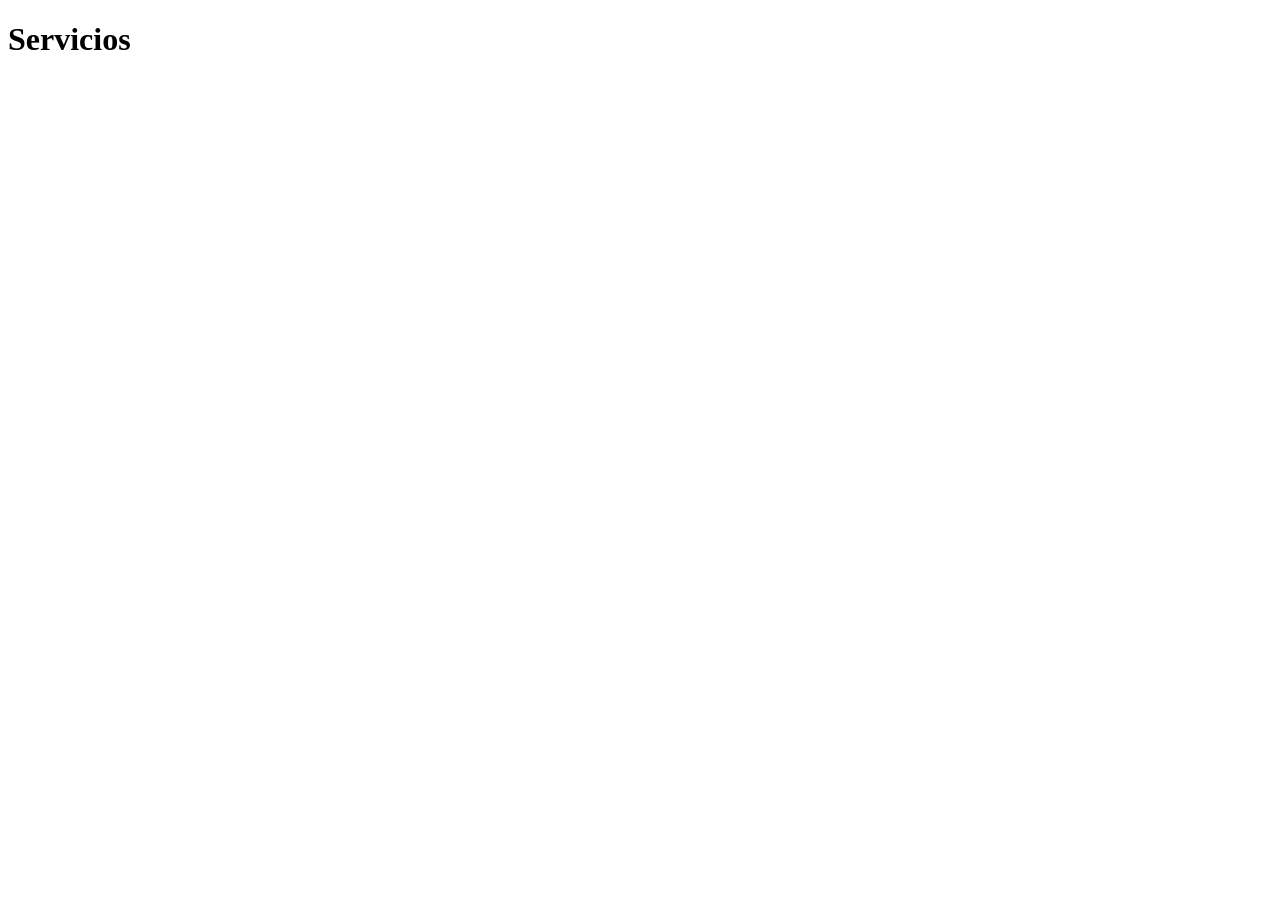
==== Pages/servis.html @ 6b89f404 "Pagina principal" ====
<!DOCTYPE html>
<html lang="es">
<head>
    <meta charset="UTF-8">
    <meta name="viewport" content="width=device-width, initial-scale=1.0">
    <title>Servicios</title>
</head>
<body>
    <h1>Servicios</h1>
</body>
</html>
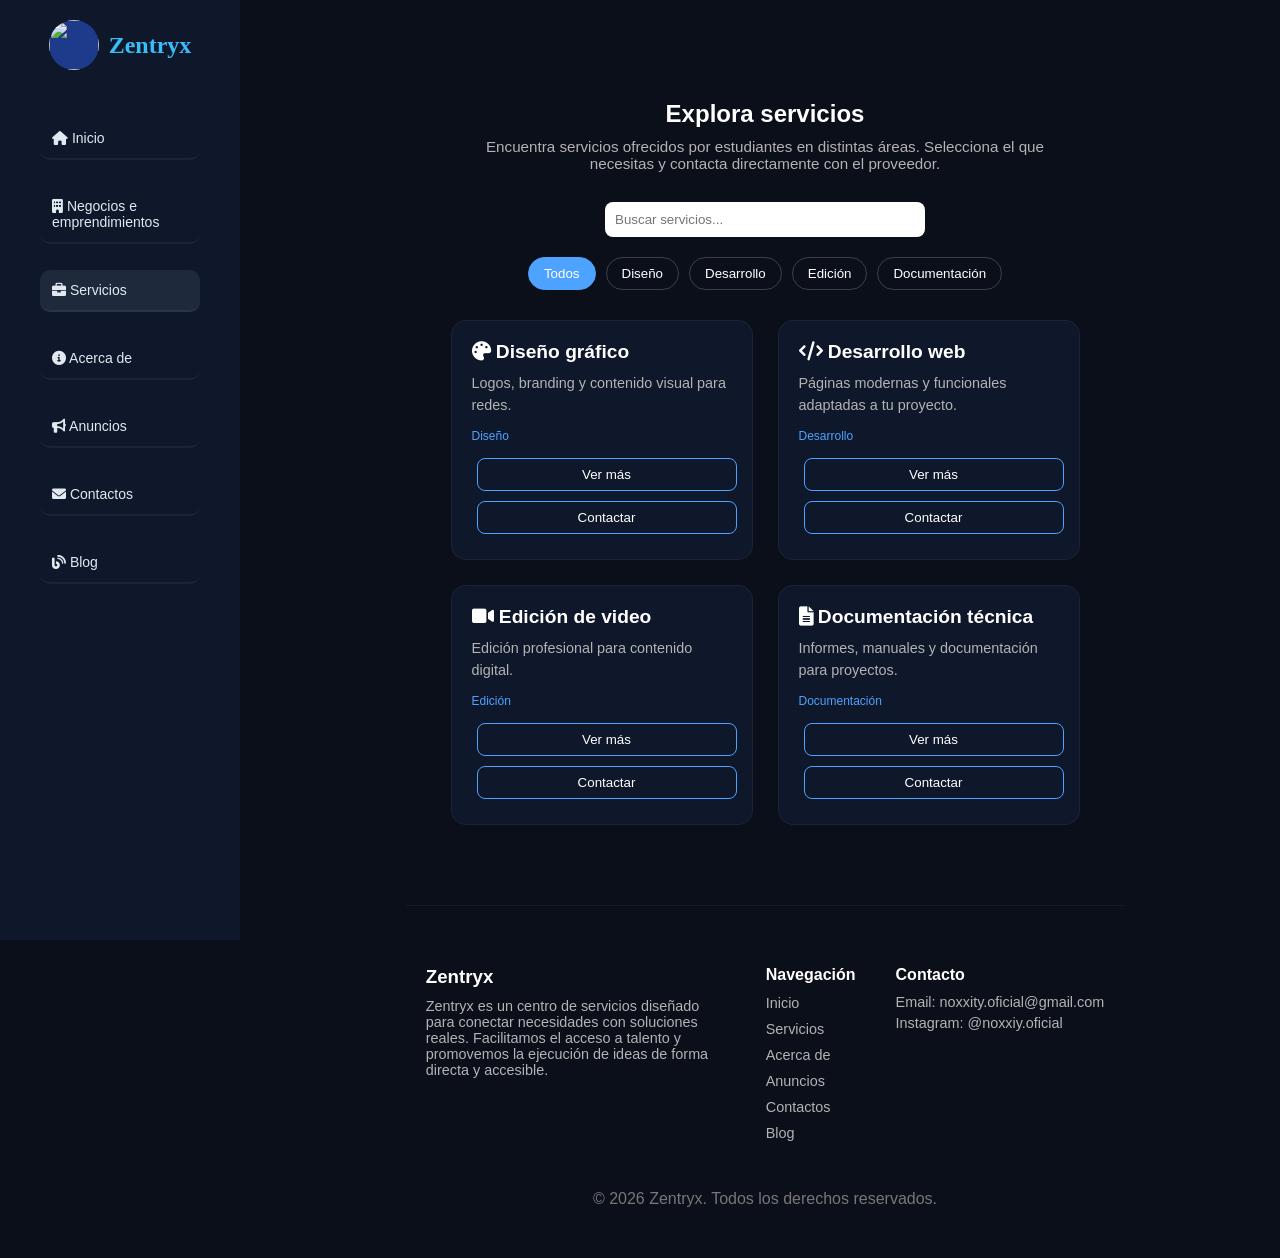
==== commit 9206df12: "movil inicio y servis" ====
--- a/Pages/servis.html
+++ b/Pages/servis.html
@@ -1,11 +1,178 @@
 <!DOCTYPE html>
 <html lang="es">
+
 <head>
     <meta charset="UTF-8">
     <meta name="viewport" content="width=device-width, initial-scale=1.0">
+    <link rel="stylesheet" href="../Styles/styles.css">
+    <link rel="stylesheet" href="../Styles/servis.css">
+    <link rel="stylesheet" href="../Styles/styles_navbar.css">
+    <link rel="stylesheet" href="https://cdnjs.cloudflare.com/ajax/libs/font-awesome/6.0.0-beta3/css/all.min.css">
     <title>Servicios</title>
 </head>
+
 <body>
-    <h1>Servicios</h1>
+    <button class="menu-toggle" id="menu-toggle">
+        <i class="fa-solid fa-bars"></i>
+    </button>
+    <div class="overlay" id="overlay"></div>
+
+    <aside class="sidebar" id="sidebar">
+        <div class="logo">
+            <img src="" alt="">
+            <h1>Zentryx</h1>
+        </div>
+
+        <nav>
+            <ul>
+                <li><a href="../index.html"><i class="fa-solid fa-home"></i> Inicio</a></li>
+                <li><a href="Pages/negocios.html"><i class="fa-solid fa-building"></i> Negocios e emprendimientos</a>
+                </li>
+                <li class="active"><a href="Pages/servis.html"><i class="fa-solid fa-briefcase"></i> Servicios</a></li>
+                <li><a href="#acerca"><i class="fa-solid fa-info-circle"></i> Acerca de</a></li>
+                <li><a href="#anuncios"><i class="fa-solid fa-bullhorn"></i> Anuncios</a></li>
+                <li><a href="#contactos"><i class="fa-solid fa-envelope"></i> Contactos</a></li>
+                <li><a href="#blog"><i class="fa-solid fa-blog"></i> Blog</a></li>
+            </ul>
+        </nav>
+    </aside>
+
+    <main>
+        <section class="servicios-page">
+            <div class="container">
+
+                <h1>Explora servicios</h1>
+
+                <p class="intro">
+                    Encuentra servicios ofrecidos por estudiantes en distintas áreas.
+                    Selecciona el que necesitas y contacta directamente con el proveedor.
+                </p>
+
+                <!-- Buscador -->
+                <div class="search-box">
+                    <input type="text" placeholder="Buscar servicios..." />
+                </div>
+
+                <!-- Filtros -->
+                <div class="filtros">
+                    <button class="active">Todos</button>
+                    <button>Diseño</button>
+                    <button>Desarrollo</button>
+                    <button>Edición</button>
+                    <button>Documentación</button>
+                </div>
+
+                <!-- Servicios -->
+                <div class="grid-servicios">
+                    <div class="card" data-categoria="Diseño">
+                        <h3><i class="fas fa-palette"></i> Diseño gráfico</h3>
+                        <p>Logos, branding y contenido visual para redes.</p>
+                        <span class="categoria">Diseño</span>
+                        <div class="buttons-servis">
+                            <button class="ver-mas" data-titulo="🎨 Diseño gráfico"
+                                data-desc="Logos, branding y contenido visual para redes." data-cat="Diseño">
+                                Ver más
+                            </button>
+                            <button>Contactar</button>
+                        </div>
+                    </div>
+
+                    <div class="card" data-categoria="Desarrollo">
+                        <h3><i class="fas fa-code"></i> Desarrollo web</h3>
+                        <p>Páginas modernas y funcionales adaptadas a tu proyecto.</p>
+                        <span class="categoria">Desarrollo</span>
+                        <div class="buttons-servis">
+                            <button class="ver-mas" data-titulo="💻 Desarrollo web"
+                                data-desc="Páginas modernas y funcionales adaptadas a tu proyecto."
+                                data-cat="Desarrollo">
+                                Ver más
+                            </button>
+                            <button>Contactar</button>
+                        </div>
+                    </div>
+
+                    <div class="card" data-categoria="Edición">
+                        <h3><i class="fas fa-video"></i> Edición de video</h3>
+                        <p>Edición profesional para contenido digital.</p>
+                        <span class="categoria">Edición</span>
+                        <div class="buttons-servis">
+                            <button class="ver-mas" data-titulo="🎥 Edición de video"
+                                data-desc="Edición profesional para contenido digital." data-cat="Edición">
+                                Ver más
+                            </button>
+                            <button>Contactar</button>
+                        </div>
+                    </div>
+
+                    <div class="card" data-categoria="Documentación">
+                        <h3><i class="fas fa-file-alt"></i> Documentación técnica</h3>
+                        <p>Informes, manuales y documentación para proyectos.</p>
+                        <span class="categoria">Documentación</span>
+                        <div class="buttons-servis">
+                            <button class="ver-mas" data-titulo="📝 Documentación técnica"
+                                data-desc="Informes, manuales y documentación para proyectos." data-cat="Documentación">
+                                Ver más
+                            </button>
+                            <button>Contactar</button>
+                        </div>
+                    </div>
+                </div>
+            </div>
+        </section>
+
+        <footer class="footer">
+
+                <div class="footer-content">
+
+                    <!-- Marca -->
+                    <div class="footer-brand">
+                        <h3>Zentryx</h3>
+                        <p>Zentryx es un centro de servicios diseñado para conectar necesidades con soluciones reales.
+                            Facilitamos el acceso a talento y promovemos la ejecución de ideas de forma directa y
+                            accesible.</p>
+                    </div>
+
+                    <!-- Navegación -->
+                    <div class="footer-links">
+                        <h4>Navegación</h4>
+                        <ul>
+                            <li><a href="#">Inicio</a></li>
+                            <li><a href="Pages/servis.html">Servicios</a></li>
+                            <li><a href="#acerca">Acerca de</a></li>
+                            <li><a href="#anuncios">Anuncios</a></li>
+                            <li><a href="#contactos">Contactos</a></li>
+                            <li><a href="#blog">Blog</a></li>
+                        </ul>
+                    </div>
+
+                    <!-- Contacto -->
+                    <div class="footer-contact">
+                        <h4>Contacto</h4>
+                        <p>Email: noxxity.oficial@gmail.com</p>
+                        <p>Instagram: @noxxiy.oficial</p>
+                    </div>
+
+                </div>
+
+                <div class="footer-bottom">
+                    <p>© 2026 Zentryx. Todos los derechos reservados.</p>
+                </div>
+
+            </div>
+        </footer>
+    </main>
+
+    <div class="modal" id="modal">
+        <div class="modal-content">
+            <span class="close">&times;</span>
+            <h2 id="modal-title"></h2>
+            <p id="modal-desc"></p>
+            <p id="modal-cat" class="categoria"></p>
+        </div>
+    </div>
+
+    <script src="../Main/servis.js"></script>
+    <script src="../Main/main.js"></script>
 </body>
+
 </html>
--- a/Styles/styles.css
+++ b/Styles/styles.css
@@ -0,0 +1,556 @@
+* {
+  margin: 0;
+  padding: 0;
+  font-family: 'Segoe UI', Tahoma, Geneva, Verdana, sans-serif;
+}
+
+body {
+  background: #0b0f1a;
+  color: white;
+}
+
+aside {
+  position: fixed;
+  top: 0;
+  left: 0;
+  height: 100vh;
+  display: flex;
+}
+
+.sidebar {
+  width: 200px;
+  height: 100vh;
+  background: #0f172a;
+  padding: 20px;
+  display: flex;
+  flex-direction: column;
+}
+
+.logo {
+  margin-bottom: 30px;
+  color: #38bdf8;
+  display: flex;
+  align-items: center;
+  gap: 10px;
+  justify-content: center;
+}
+
+.logo h1 {
+  font-family: 'Times New Roman', Times, serif;
+}
+
+.logo img {
+  width: 50px;
+  height: 50px;
+  border-radius: 50px;
+  background-color: #1e3a8a;
+}
+
+
+.sidebar ul {
+  list-style: none;
+  padding: 0;
+}
+
+.sidebar li {
+  margin: 8px 0;
+  padding: 12px;
+  border-radius: 10px;
+  font-size: 14px;
+  cursor: pointer;
+  color: #94a3b8;
+  border-bottom: 2px solid rgba(255, 255, 255, 0.05);
+}
+
+nav li:hover,
+nav .active {
+  background: #1e293b;
+  color: #38bdf8;
+}
+
+nav {
+  background: #0f172a;
+  padding: 10px 20px;
+}
+
+nav ul {
+  margin: 0;
+  padding: 0;
+  display: flex;
+  gap: 10px;
+  list-style: none;
+  flex-direction: column;
+}
+
+nav ul li a {
+  height: 100%;
+  width: 100%;
+  color: #e2e8f0;
+  text-decoration: none;
+  transition: color 0.2s ease;
+}
+
+.active {
+  color: #38bdf8;
+  background: #1e293b;
+}
+
+nav ul li a:hover,
+nav ul li a.active,
+nav ul li a.active:hover {
+  color: #38bdf8;
+  background: #1e293b;
+}
+
+nav>i {
+  margin: 5px;
+}
+
+main {
+  margin-left: 250px;
+  padding: 20px;
+  display: flex;
+  justify-content: center;
+  align-items: center;
+  flex-direction: column;
+  overflow-y: auto;
+}
+
+.presentation {
+  margin-top: 150px;
+  height: 40vh;
+  display: flex;
+  align-items: center;
+  justify-content: center;
+  flex-direction: column;
+}
+
+.presentation img {
+  width: 250px;
+  height: 250px;
+  border-radius: 50%;
+  background-color: #1e3a8a;
+  margin-bottom: 20px;
+}
+
+.presentation h1 {
+  font-size: 2.5rem;
+  margin-bottom: 10px;
+}
+
+.presentation a {
+  margin-top: 20px;
+  color: #38bdf8;
+  text-decoration: none;
+  font-size: 1rem;
+  border: 1px solid #38bdf8;
+  padding: 15px;
+  border-radius: 5px;
+  transition: all 0.3s ease;
+}
+
+.presentation a:hover {
+  background: #38bdf8;
+  color: #0b0f1a;
+  transform: translateY(-5px);
+  box-shadow: 0 10px 20px rgba(56, 189, 248, 0.4);
+}
+
+.beneficios {
+  display: flex;
+  flex-direction: column;
+  text-align: center;
+  padding: 20px;
+  color: #fff;
+}
+
+.beneficios h2 {
+  font-size: 2rem;
+  margin-bottom: 40px;
+}
+
+.cards {
+  display: flex;
+  justify-content: center;
+  gap: 25px;
+  flex-wrap: wrap;
+}
+
+.card {
+  background: #0f172a;
+  border-radius: 18px;
+  padding: 30px 25px;
+  width: 280px;
+  transition: all 0.3s ease;
+  border: 1px solid rgba(255, 255, 255, 0.05);
+}
+
+/* .card:hover {
+    transform: translateY(-10px) scale(1.02);
+    box-shadow: 0 15px 40px rgba(0, 0, 0, 0.6);
+    border-color: rgba(255, 255, 255, 0.15);
+} */
+
+.icon {
+  font-size: 2rem;
+  margin-bottom: 15px;
+}
+
+.card h3 {
+  margin-bottom: 10px;
+  font-size: 1.2rem;
+}
+
+.card p {
+  font-size: 0.9rem;
+  color: #b3b3b3;
+  line-height: 1.5;
+}
+
+
+.como-funciona {
+  padding: 20px;
+  color: #fff;
+}
+
+.como-funciona h1 {
+  text-align: center;
+  margin-bottom: 15px;
+}
+
+.intro {
+  text-align: center;
+  color: #b3b3b3;
+  margin-bottom: 40px;
+  font-size: 0.95rem;
+}
+
+.lista {
+  list-style: none;
+  padding: 0;
+}
+
+.lista li {
+  display: flex;
+  gap: 20px;
+  margin-bottom: 30px;
+  align-items: flex-start;
+}
+
+.lista span {
+  font-size: 1.2rem;
+  font-weight: bold;
+  color: #4da3ff;
+  min-width: 40px;
+}
+
+.lista h3 {
+  margin: 0 0 5px;
+}
+
+.lista p {
+  margin: 0;
+  color: #b3b3b3;
+  font-size: 0.9rem;
+}
+
+.servicios {
+  padding: 30px 20px;
+  color: #fff;
+  text-align: center;
+}
+
+.servicios h2 {
+  font-size: 2rem;
+  margin-bottom: 15px;
+}
+
+.intro {
+  color: #b3b3b3;
+  max-width: 600px;
+  margin: 0 auto 40px;
+  font-size: 0.95rem;
+}
+
+.cards {
+  display: flex;
+  justify-content: center;
+  gap: 25px;
+  flex-wrap: wrap;
+}
+
+.card {
+  background: #0f172a;
+  border-radius: 18px;
+  padding: 25px;
+  width: 280px;
+  border: 1px solid rgba(255, 255, 255, 0.05);
+  transition: all 0.3s ease;
+}
+
+/* .card:hover {
+  transform: translateY(-5px);
+  box-shadow: 0 15px 40px rgba(0, 0, 0, 0.6);
+  border-color: rgba(255, 255, 255, 0.15);
+} */
+
+.card h3 {
+  margin-bottom: 10px;
+}
+
+.card p {
+  font-size: 0.9rem;
+  color: #b3b3b3;
+  margin-bottom: 15px;
+}
+
+.card button {
+  border: 1px solid #38bdf8;
+  background: #0f172a;
+  padding: 10px 15px;
+  border-radius: 8px;
+  color: #fff;
+  cursor: pointer;
+  transition: 0.3s;
+}
+
+.card button:hover {
+  background: #2f8cff;
+}
+
+.outro {
+  margin-top: 40px;
+  color: #999;
+  font-size: 0.9rem;
+}
+
+.zentryx-info {
+  margin-top: 100px;
+  padding: 20px;
+  color: #fff;
+}
+
+.container {
+  width: 800px;
+  margin: auto;
+}
+
+/* Título */
+.zentryx-info h2 {
+  text-align: center;
+  font-size: 2rem;
+  margin-bottom: 15px;
+}
+
+/* Texto introductorio */
+.intro {
+  text-align: center;
+  color: #b3b3b3;
+  margin-bottom: 50px;
+  font-size: 0.95rem;
+  width: 650px;
+  margin-left: auto;
+  margin-right: auto;
+}
+
+/* Contenido */
+.contenido {
+  display: flex;
+  justify-content: center;
+}
+
+.texto {
+  width: 800px;
+}
+
+/* Subtítulos */
+.texto h3 {
+  margin-top: 30px;
+  margin-bottom: 8px;
+  font-size: 1.2rem;
+  position: relative;
+}
+
+/* Línea decorativa */
+.texto h3::before {
+  content: "";
+  position: absolute;
+  left: -15px;
+  top: 8px;
+  width: 4px;
+  height: 16px;
+  background: #4da3ff;
+  border-radius: 2px;
+}
+
+/* Párrafos */
+.texto p {
+  color: #b3b3b3;
+  font-size: 0.9rem;
+  line-height: 1.6;
+}
+
+/* Texto final */
+.outro {
+  margin-top: 50px;
+  text-align: center;
+  color: #999;
+  font-size: 0.9rem;
+  max-width: 600px;
+  margin-left: auto;
+  margin-right: auto;
+}
+
+.cta {
+  padding: 100px 20px;
+  text-align: center;
+  color: #fff;
+}
+
+.cta h2 {
+  font-size: 2rem;
+  margin-bottom: 15px;
+}
+
+.cta p {
+  color: #b3b3b3;
+  font-size: 0.95rem;
+  max-width: 600px;
+  margin: 0 auto 30px;
+}
+
+/* Botones */
+.botones {
+  display: flex;
+  justify-content: center;
+  gap: 15px;
+  flex-wrap: wrap;
+}
+
+.btn-primary {
+  background: #4da3ff;
+  border: none;
+  padding: 12px 20px;
+  border-radius: 10px;
+  color: black;
+  cursor: pointer;
+  transition: 0.3s;
+}
+
+.btn-primary:hover {
+  background: #2f8cff;
+}
+
+.btn-secondary {
+  background: transparent;
+  border: 1px solid rgba(255, 255, 255, 0.2);
+  padding: 12px 20px;
+  border-radius: 10px;
+  color: #fff;
+  cursor: pointer;
+  transition: 0.3s;
+}
+
+.btn-secondary:hover {
+  border-color: #4da3ff;
+  color: #4da3ff;
+}
+
+.footer {
+  color: #fff;
+  padding: 60px 20px 30px;
+  border-top: 1px solid rgba(255, 255, 255, 0.05);
+}
+
+.footer-content {
+  display: flex;
+  justify-content: space-between;
+  gap: 40px;
+  flex-wrap: wrap;
+}
+
+.footer-brand {
+  max-width: 300px;
+}
+
+.footer-brand p {
+  color: #b3b3b3;
+  font-size: 0.9rem;
+  margin-top: 10px;
+}
+
+.footer-links h4,
+.footer-contact h4 {
+  margin-bottom: 10px;
+}
+
+.footer-links ul {
+  list-style: none;
+  padding: 0;
+}
+
+.footer-links li {
+  margin-bottom: 8px;
+}
+
+.footer-links a {
+  color: #b3b3b3;
+  text-decoration: none;
+  font-size: 0.9rem;
+  transition: 0.3s;
+}
+
+.footer-links a:hover {
+  color: #4da3ff;
+}
+
+.footer-contact p {
+  color: #b3b3b3;
+  font-size: 0.9rem;
+  margin: 5px 0;
+}
+
+/* Línea inferior */
+.footer-bottom {
+  margin-top: 40px;
+  text-align: center;
+  font-size: 1rem;
+  color: #777;
+}
+
+@media (max-width: 768px) {
+
+  main{
+    max-width: 300px;
+  }
+
+  .presentation {
+    max-width: 300px;
+    text-align: center;
+  }
+
+  section{
+    max-width: 300px;
+  }
+
+  .container {
+    width: 100%;
+  }
+
+  .intro{
+    max-width: 290px;
+    margin: 0 auto 40px;
+  }
+
+  .footer-content {
+    flex-direction: column;
+    align-items: center;
+    text-align: center;
+  }
+
+  .footer-brand,
+  .footer-links,
+  .footer-contact {
+    max-width: none;
+  }
+}
--- a/Styles/servis.css
+++ b/Styles/servis.css
@@ -0,0 +1,204 @@
+.servicios-page {
+    padding: 80px 20px;
+    color: #fff;
+}
+
+.servicios-page h1 {
+    text-align: center;
+    margin-bottom: 10px;
+}
+
+.intro {
+    text-align: center;
+    color: #b3b3b3;
+    margin-bottom: 30px;
+}
+
+/* Buscador */
+.search-box {
+    display: flex;
+    justify-content: center;
+    margin-bottom: 20px;
+}
+
+.search-box input {
+    width: 300px;
+    padding: 10px;
+    border-radius: 8px;
+    border: none;
+    outline: none;
+}
+
+/* Filtros */
+.filtros {
+    display: flex;
+    justify-content: center;
+    gap: 10px;
+    margin-bottom: 30px;
+    flex-wrap: wrap;
+}
+
+.filtros button {
+    background: transparent;
+    border: 1px solid rgba(255, 255, 255, 0.2);
+    color: #fff;
+    padding: 8px 15px;
+    border-radius: 20px;
+    cursor: pointer;
+    transition: 0.3s;
+}
+
+.filtros button:hover,
+.filtros .active {
+    background: #4da3ff;
+    border-color: #4da3ff;
+}
+
+/* Grid */
+.grid-servicios {
+    display: flex;
+    justify-content: center;
+    flex-wrap: wrap;
+    gap: 25px;
+}
+
+/* Card */
+.card {
+    background: #0f172a;
+    padding: 20px;
+    width: 260px;
+    border-radius: 15px;
+    border: 1px solid rgba(255, 255, 255, 0.05);
+    transition: 0.3s;
+}
+
+.card:hover {
+    transform: translateY(-3px);
+    box-shadow: 0 10px 30px rgba(0, 0, 0, 0.6);
+}
+
+.card h3 {
+    margin-bottom: 10px;
+}
+
+.card p {
+    font-size: 0.9rem;
+    color: #b3b3b3;
+    margin-bottom: 10px;
+}
+
+/* Categoría */
+.categoria {
+    display: inline-block;
+    font-size: 0.75rem;
+    color: #4da3ff;
+    margin-bottom: 10px;
+}
+
+/* Botón */
+.card button {
+    margin: 5px;
+    width: 100%;
+    padding: 8px;
+    border: none;
+    border-radius: 8px;
+    border: 1px solid #4da3ff;
+    color: #fff;
+    cursor: pointer;
+}
+
+.modal {
+    display: none;
+    position: fixed;
+    top: 0;
+    left: 0;
+    width: 100%;
+    height: 100%;
+    background: rgba(0, 0, 0, 0.7);
+    justify-content: center;
+    align-items: center;
+    z-index: 1000;
+}
+
+.modal-content {
+    background: linear-gradient(145deg, #111, #1a1a1a);
+    padding: 30px;
+    border-radius: 15px;
+    width: 90%;
+    max-width: 400px;
+    color: #fff;
+    position: relative;
+}
+
+.modal-content h2 {
+    margin-bottom: 10px;
+}
+
+.modal-content p {
+    color: #b3b3b3;
+    margin-bottom: 10px;
+}
+
+.close {
+    position: absolute;
+    top: 10px;
+    right: 15px;
+    font-size: 1.5rem;
+    cursor: pointer;
+}
+
+.modal-content button {
+    margin-top: 15px;
+    width: 100%;
+    padding: 10px;
+    border: none;
+    border-radius: 8px;
+    border: 1px solid rgba(255, 255, 255, 0.1);
+    background: transparent;
+    color: #fff;
+    cursor: pointer;
+}
+
+@media screen and (max-width: 500px) {
+
+    
+    main{
+
+        justify-content: center;
+        align-items: center;
+    }
+
+    .servicios-page {
+        margin: 30px;
+        padding: 0;
+        width: 100%;
+    }
+
+    .intro{
+        width: 250px;
+        text-align: center;
+    }
+
+    .search-box input{
+        width: 200px;
+    }
+
+    .buttons-servis{
+        display: flex;
+        gap: 5px;
+    }
+
+     .grid-servicios {
+        justify-content: center;
+    }
+
+     .card {
+        width: 100%;
+        border-bottom: 1px solid rgba(255, 255, 255, 0.1);
+    }
+
+    .modal-content {
+        width: 200px;
+    }
+
+}
--- a/Styles/styles_navbar.css
+++ b/Styles/styles_navbar.css
@@ -0,0 +1,58 @@
+/* BOTÓN HAMBURGUESA */
+.menu-toggle {
+  display: none;
+  position: fixed;
+  top: 15px;
+  right: 15px;
+  background: #0f172a;
+  border: none;
+  color: #38bdf8;
+  font-size: 22px;
+  padding: 10px 12px;
+  border-radius: 8px;
+  z-index: 1001;
+  cursor: pointer;
+}
+
+/* MÓVIL */
+@media (max-width: 768px) {
+
+  main {
+    margin: auto;
+  }
+
+  .menu-toggle {
+    display: block;
+  }
+
+  .sidebar {
+    position: fixed;
+    left: -100%;
+    top: 0;
+    width: 240px;
+    height: 100vh;
+    background: #0f172a;
+    transition: left 0.3s ease;
+    z-index: 1000;
+  }
+
+  .sidebar.active {
+    left: 0;
+  }
+
+  /* Opcional: oscurecer fondo */
+  .overlay {
+    position: fixed;
+    top: 0;
+    left: 0;
+    width: 100%;
+    height: 100%;
+    background: rgba(0, 0, 0, 0.5);
+    display: none;
+    z-index: 999;
+  }
+
+  .overlay.active {
+    display: block;
+  }
+}
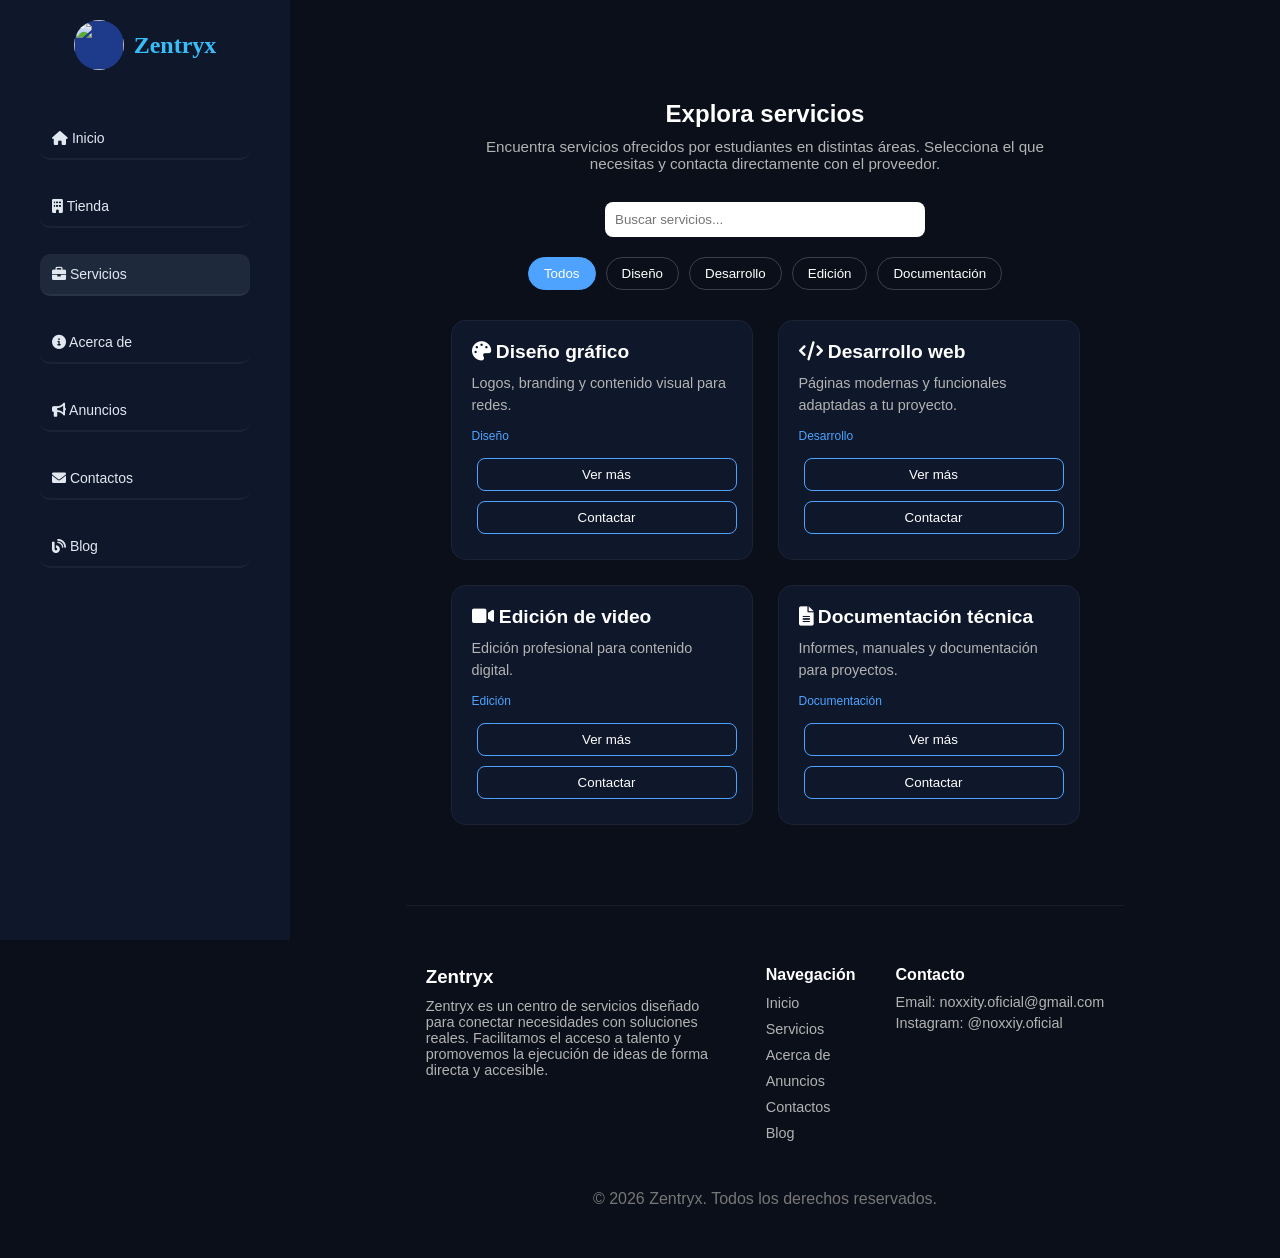
==== commit a9afdf38: "Negocios" ====
--- a/Pages/servis.html
+++ b/Pages/servis.html
@@ -26,8 +26,7 @@
         <nav>
             <ul>
                 <li><a href="../index.html"><i class="fa-solid fa-home"></i> Inicio</a></li>
-                <li><a href="Pages/negocios.html"><i class="fa-solid fa-building"></i> Negocios e emprendimientos</a>
-                </li>
+                <li><a href="Pages/negocios.html"><i class="fa-solid fa-building"></i> Tienda</a></li>
                 <li class="active"><a href="Pages/servis.html"><i class="fa-solid fa-briefcase"></i> Servicios</a></li>
                 <li><a href="#acerca"><i class="fa-solid fa-info-circle"></i> Acerca de</a></li>
                 <li><a href="#anuncios"><i class="fa-solid fa-bullhorn"></i> Anuncios</a></li>
--- a/Styles/styles.css
+++ b/Styles/styles.css
@@ -18,7 +18,7 @@
 }
 
 .sidebar {
-  width: 200px;
+  width: 250px;
   height: 100vh;
   background: #0f172a;
   padding: 20px;
@@ -117,8 +117,7 @@
 }
 
 .presentation {
-  margin-top: 150px;
-  height: 40vh;
+  margin-top: 50px;
   display: flex;
   align-items: center;
   justify-content: center;
@@ -138,8 +137,18 @@
   margin-bottom: 10px;
 }
 
+.redirection{
+  margin-top: 20px;
+  width: 280px;
+  display: flex;
+  gap: 15px;
+  justify-content: center;
+  align-items: center;
+  flex-direction: row;
+}
+
 .presentation a {
-  margin-top: 20px;
+  width: 100%;
   color: #38bdf8;
   text-decoration: none;
   font-size: 1rem;
@@ -147,6 +156,7 @@
   padding: 15px;
   border-radius: 5px;
   transition: all 0.3s ease;
+  text-align: center;
 }
 
 .presentation a:hover {
